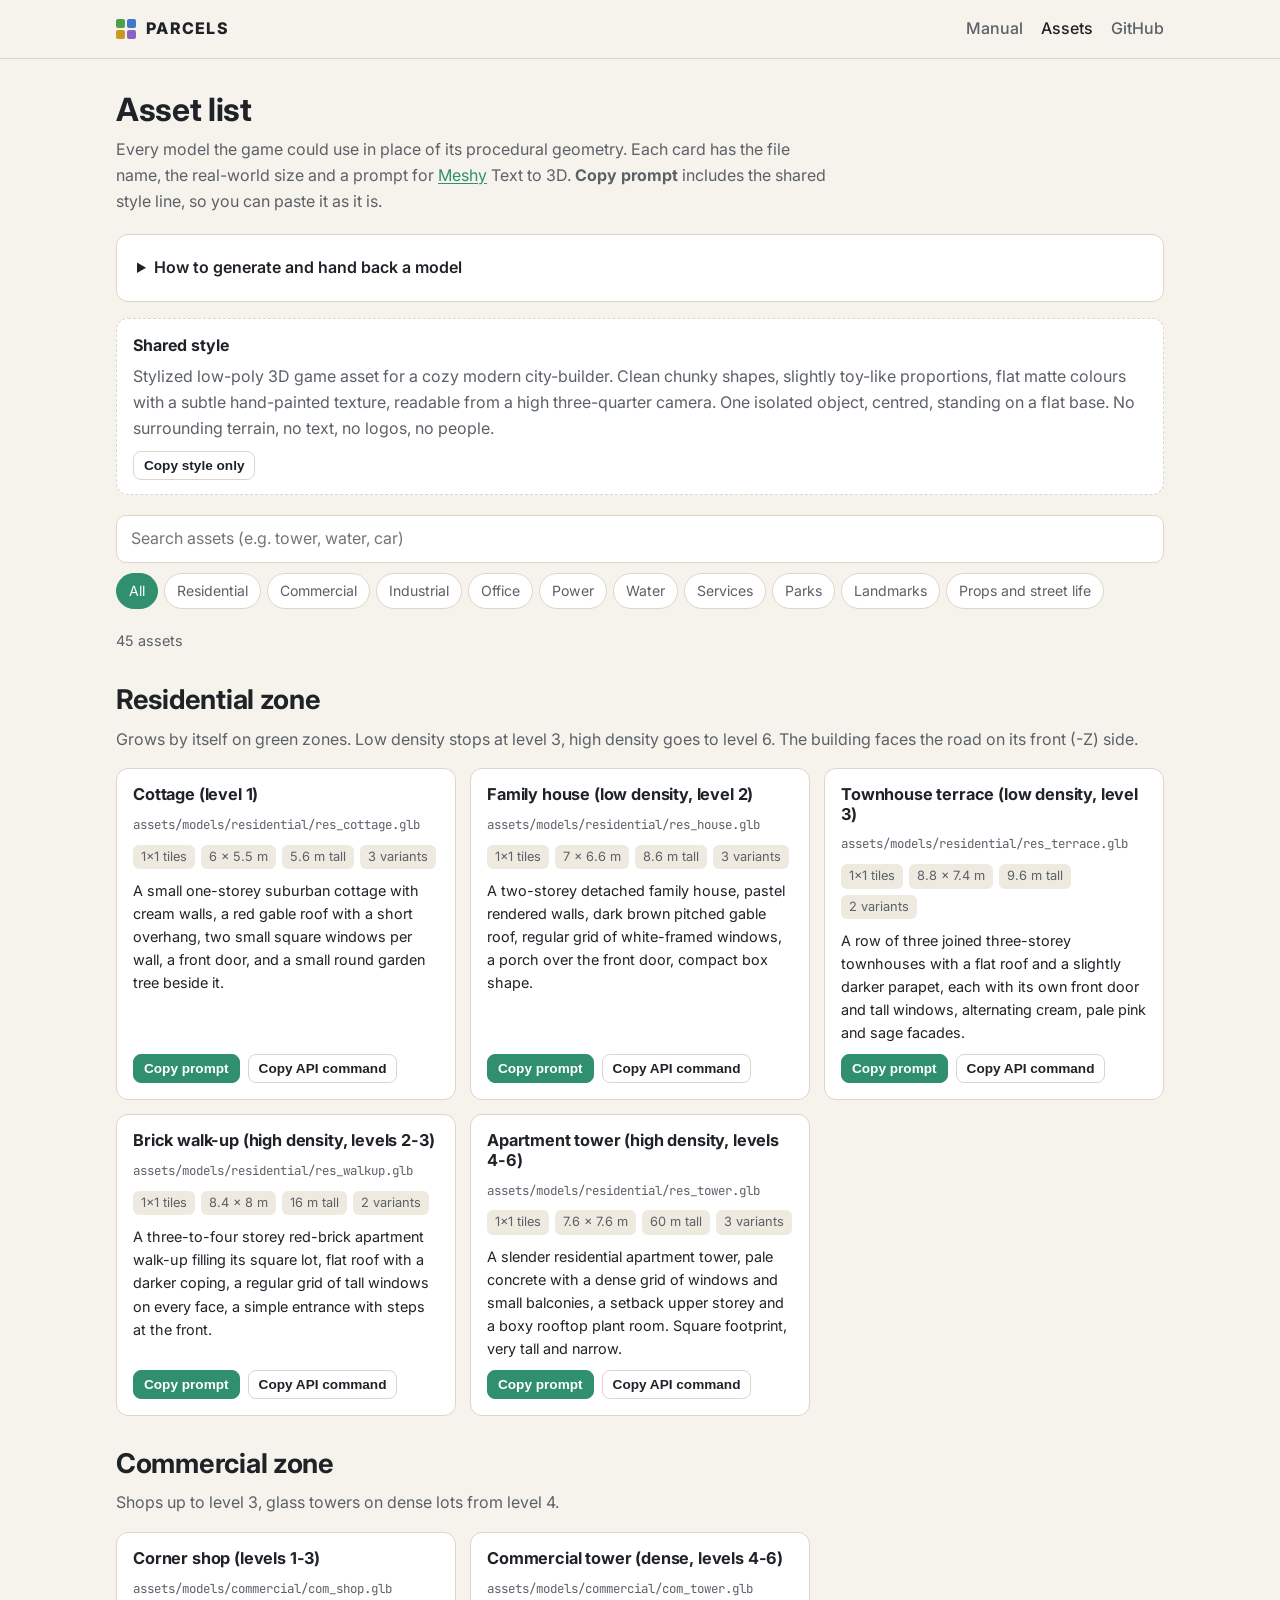
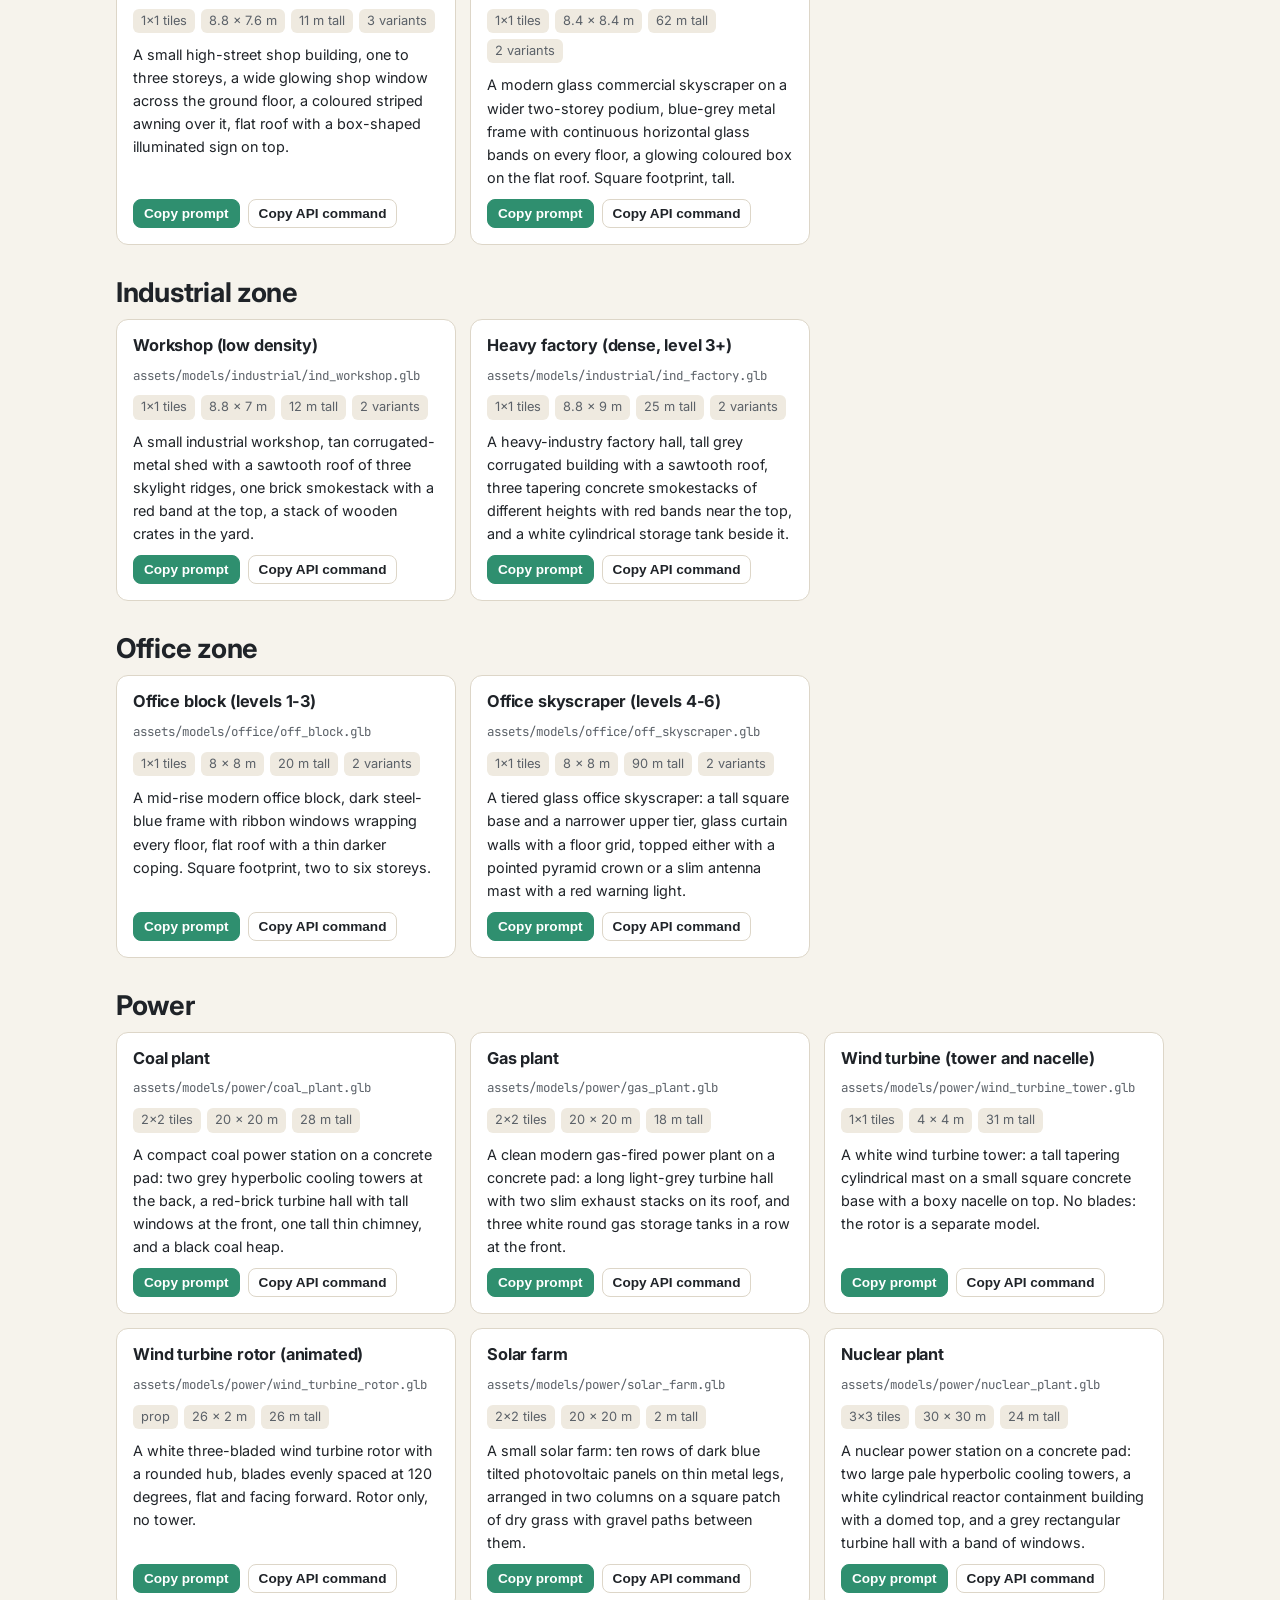
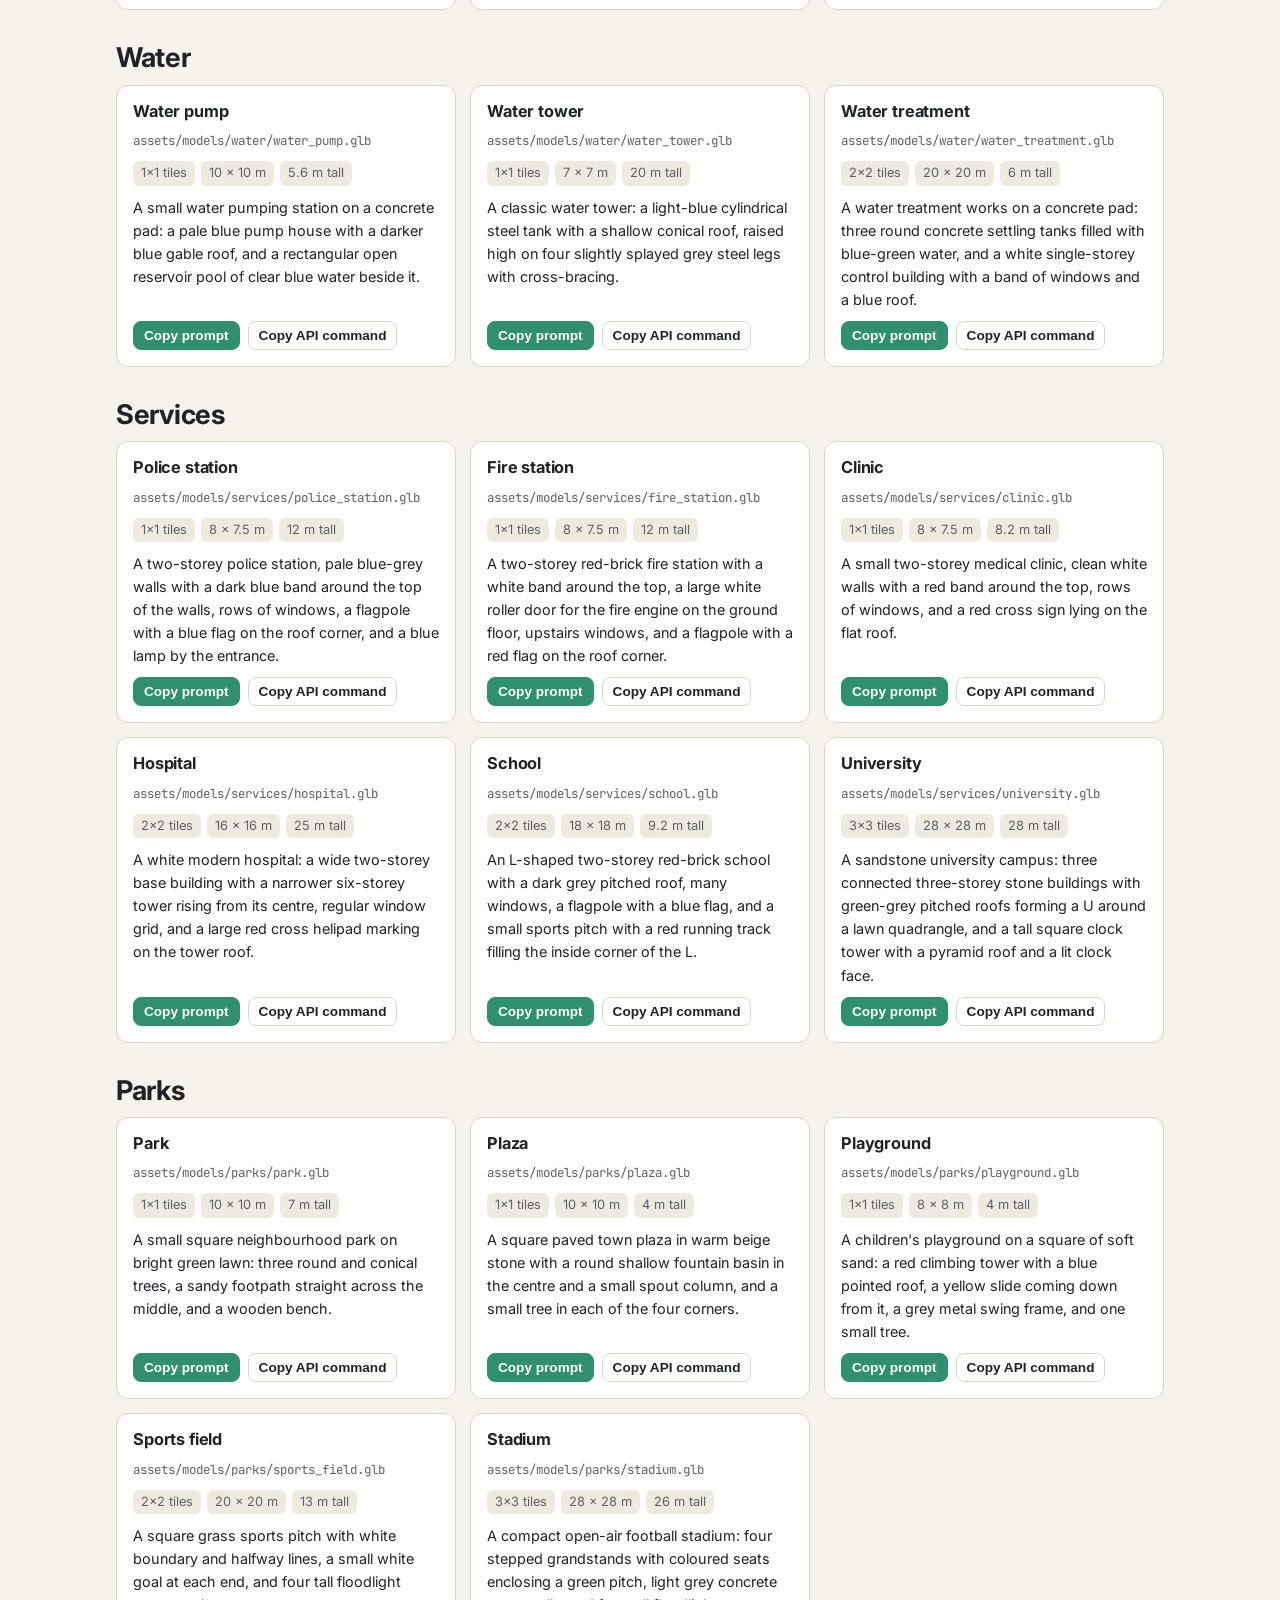
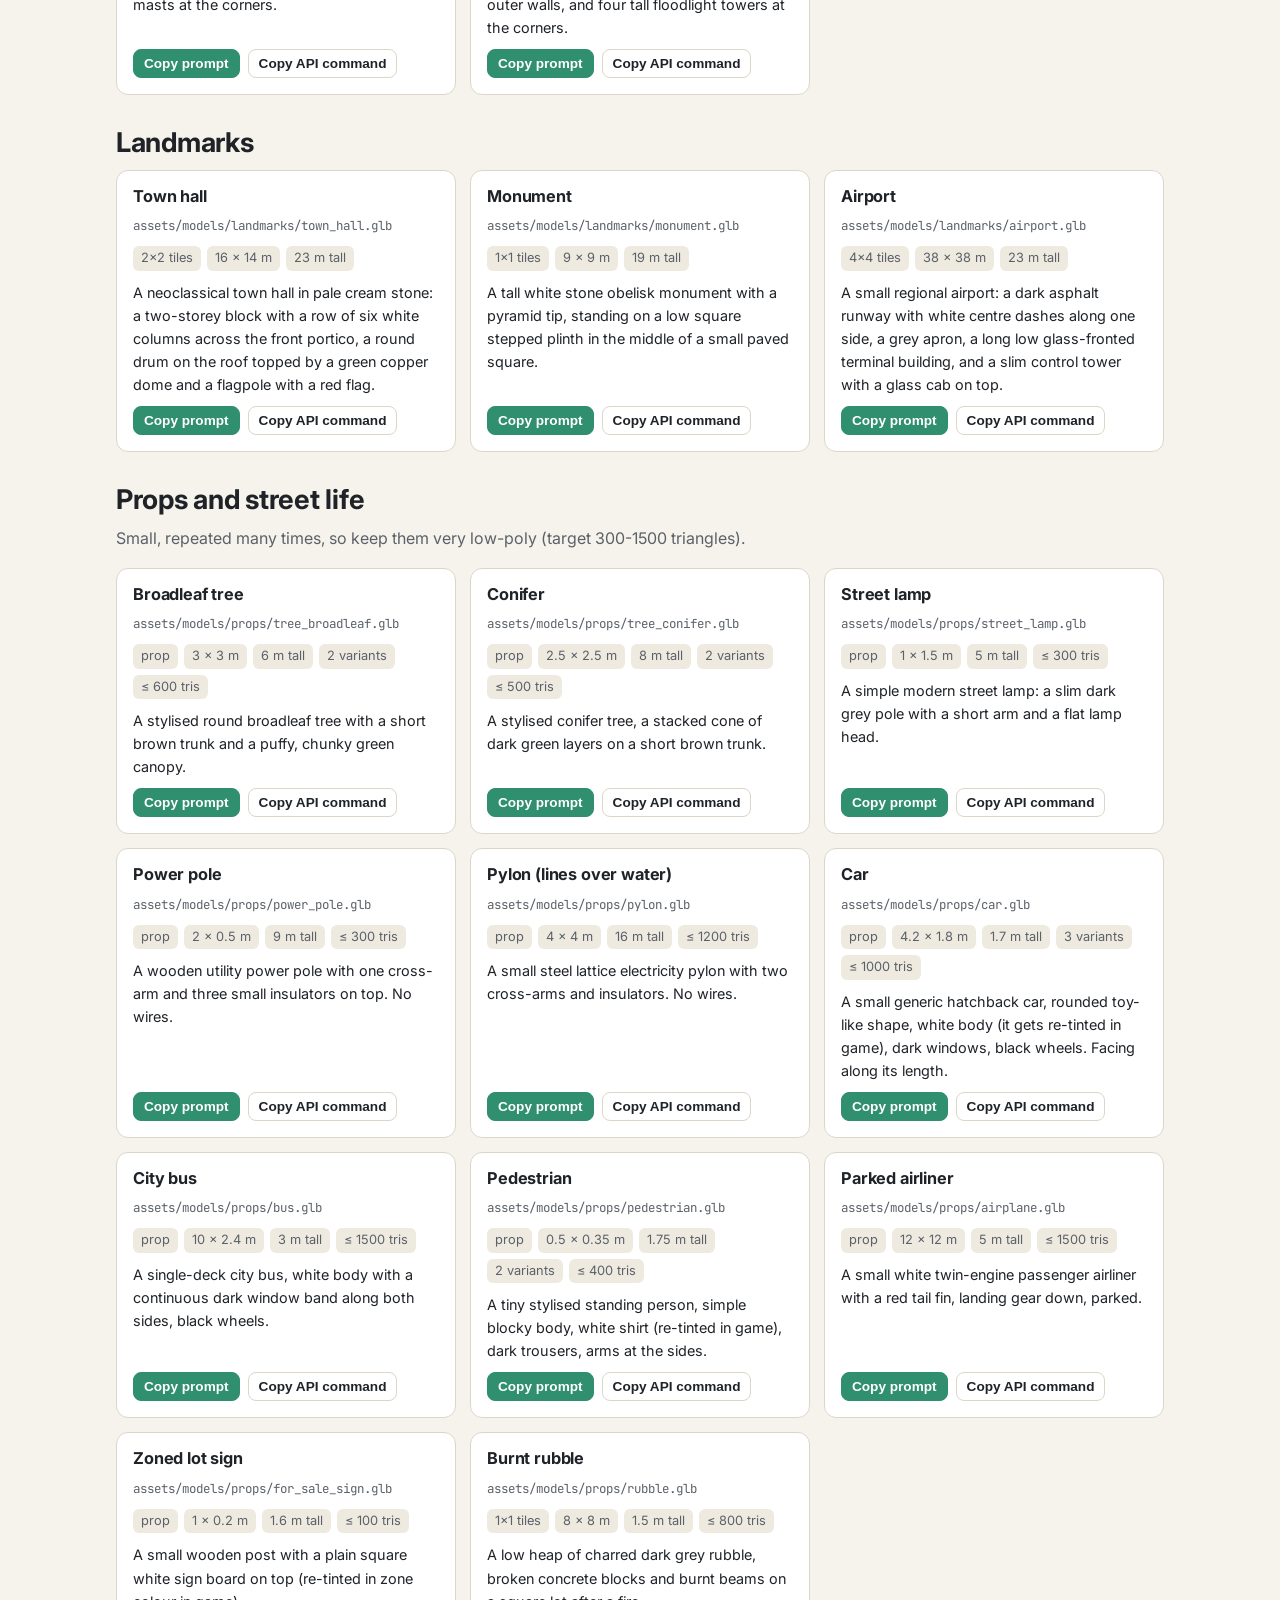
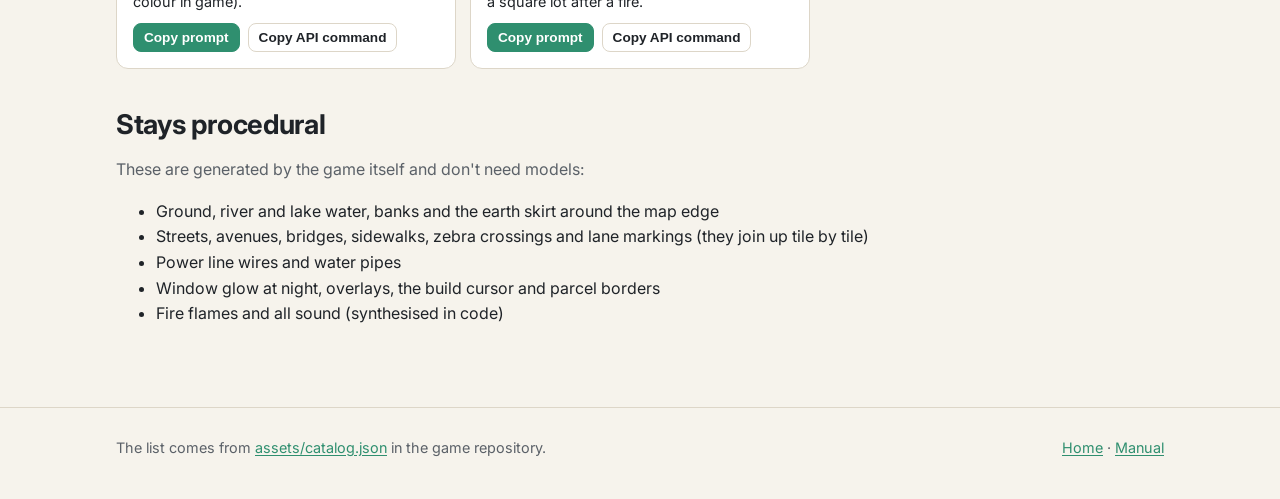
==== assets.html @ 9a3d0fd9 "Parcels website: landing page, manual and Meshy asset list Co-Authored-By: Claude Opus 5.5 (1M conte" ====
<!doctype html>
<html lang="en">
<head>
  <meta charset="utf-8">
  <meta name="viewport" content="width=device-width, initial-scale=1">
  <title>Parcels Asset List</title>
  <meta name="description" content="Every 3D model Parcels needs, with sizes and copy-ready Meshy text-to-3D prompts.">
  <link rel="preconnect" href="https://fonts.googleapis.com">
  <link href="https://fonts.googleapis.com/css2?family=Inter:wght@400;500;600;800&family=JetBrains+Mono&display=swap" rel="stylesheet">
  <link rel="icon" href="data:image/svg+xml,%3Csvg xmlns=%22http://www.w3.org/2000/svg%22 viewBox=%220 0 20 20%22%3E%3Crect width=%229%22 height=%229%22 rx=%222%22 fill=%22%234f9e49%22/%3E%3Crect x=%2211%22 width=%229%22 height=%229%22 rx=%222%22 fill=%22%233f78c9%22/%3E%3Crect y=%2211%22 width=%229%22 height=%229%22 rx=%222%22 fill=%22%23c99a1f%22/%3E%3Crect x=%2211%22 y=%2211%22 width=%229%22 height=%229%22 rx=%222%22 fill=%22%238a63c4%22/%3E%3C/svg%3E">
  <link rel="stylesheet" href="style.css">
</head>
<body>
  <header class="top">
    <div class="wrap">
      <a class="brand" href="./"><span class="tiles"><i></i><i></i><i></i><i></i></span>PARCELS</a>
      <nav>
        <a href="manual.html">Manual</a>
        <a href="assets.html" aria-current="page">Assets</a>
        <a href="https://github.com/rsantacroce/parcels">GitHub</a>
      </nav>
    </div>
  </header>

  <main class="wrap" style="padding-top:32px;padding-bottom:64px">
    <h1 style="margin:0 0 8px">Asset list</h1>
    <p style="color:var(--muted);max-width:720px;margin:0">Every model the game could use in place of its procedural geometry. Each card has the file name, the real-world size and a prompt for <a href="https://www.meshy.ai">Meshy</a> Text to 3D. <strong>Copy prompt</strong> includes the shared style line, so you can paste it as it is.</p>

    <details class="card" style="margin-top:20px">
      <summary style="cursor:pointer;font-weight:600">How to generate and hand back a model</summary>
      <ol>
        <li>Open Meshy → <em>Text to 3D</em>, paste a prompt, generate, and pick the best preview.</li>
        <li>Refine it (texture), then download as <strong>GLB</strong>.</li>
        <li>Name it as shown on the card (for example <code>power/coal_plant.glb</code>).</li>
        <li>Scale: 1 unit = 1 metre, a map tile is 10 × 10 m. The origin goes at the centre of the footprint on the ground, the front faces −Z, and nothing may overhang the footprint.</li>
      </ol>
      <p>Or do it all from the repo with the API:</p>
<pre><code>export MESHY_API_KEY=msy_...
python3 tools/meshy.py --list
python3 tools/meshy.py coal_plant water_tower
python3 tools/meshy.py --group parks
python3 tools/meshy.py --all --skip-existing</code></pre>
    </details>

    <div class="style-box" style="margin-top:16px">
      <strong>Shared style</strong>
      <p id="style">Loading…</p>
      <button class="btn small" id="copy-style">Copy style only</button>
    </div>

    <div class="toolbar">
      <input type="search" id="q" placeholder="Search assets (e.g. tower, water, car)" aria-label="Search assets">
      <div class="filters" id="filters"></div>
    </div>
    <p id="count" style="color:var(--muted);font-size:.9rem;margin:0"></p>
    <div id="list"></div>

    <h2 style="margin-top:40px">Stays procedural</h2>
    <p style="color:var(--muted)">These are generated by the game itself and don't need models:</p>
    <ul id="procedural"></ul>
  </main>

  <footer>
    <div class="wrap">
      <span>The list comes from <a href="https://github.com/rsantacroce/parcels/blob/main/assets/catalog.json">assets/catalog.json</a> in the game repository.</span>
      <span><a href="./">Home</a> · <a href="manual.html">Manual</a></span>
    </div>
  </footer>

  <script>
    const REMOTE = "https://raw.githubusercontent.com/rsantacroce/parcels/main/assets/catalog.json";
    let catalog, group = "all";

    const el = (tag, props = {}, ...kids) => {
      const e = Object.assign(document.createElement(tag), props);
      e.append(...kids);
      return e;
    };

    async function copy(text, btn) {
      try { await navigator.clipboard.writeText(text); }
      catch {
        const t = el("textarea", { value: text });
        document.body.append(t); t.select(); document.execCommand("copy"); t.remove();
      }
      const label = btn.textContent;
      btn.textContent = "Copied"; btn.classList.add("copied");
      setTimeout(() => { btn.textContent = label; btn.classList.remove("copied"); }, 1200);
    }

    function card(g, it) {
      const full = `${catalog.style} ${it.prompt}`;
      const [w, d] = it.footprint_m;
      const meta = el("div", { className: "meta" },
        el("span", { textContent: it.footprint_tiles ? `${it.footprint_tiles}×${it.footprint_tiles} tiles` : "prop" }),
        el("span", { textContent: `${w} × ${d} m` }),
        el("span", { textContent: `${it.height_m} m tall` }));
      if (it.variants) meta.append(el("span", { textContent: `${it.variants} variants` }));
      if (it.polycount) meta.append(el("span", { textContent: `≤ ${it.polycount} tris` }));
      const copyBtn = el("button", { className: "btn small primary", textContent: "Copy prompt" });
      copyBtn.onclick = () => copy(full, copyBtn);
      const cmdBtn = el("button", { className: "btn small", textContent: "Copy API command" });
      cmdBtn.onclick = () => copy(`python3 tools/meshy.py ${it.id}`, cmdBtn);
      return el("div", { className: "asset" },
        el("header", {}, el("h3", { textContent: it.name })),
        el("div", { className: "file", textContent: `assets/models/${g.id}/${it.id}.glb` }),
        meta,
        el("p", { className: "prompt", textContent: it.prompt }),
        el("div", { className: "row" }, copyBtn, cmdBtn));
    }

    function render() {
      const q = document.getElementById("q").value.trim().toLowerCase();
      const list = document.getElementById("list");
      list.replaceChildren();
      let n = 0;
      for (const g of catalog.groups) {
        if (group !== "all" && g.id !== group) continue;
        const items = g.items.filter(it => !q || `${it.id} ${it.name} ${it.prompt}`.toLowerCase().includes(q));
        if (!items.length) continue;
        n += items.length;
        const sec = el("section", { className: "asset-group", style: "padding:0" }, el("h2", { textContent: g.name }));
        if (g.note) sec.append(el("p", { textContent: g.note }));
        sec.append(el("div", { className: "assets" }, ...items.map(it => card(g, it))));
        list.append(sec);
      }
      const total = catalog.groups.reduce((s, g) => s + g.items.length, 0);
      document.getElementById("count").textContent = n === total ? `${total} assets` : `${n} of ${total} assets`;
    }

    function setup(c) {
      catalog = c;
      document.getElementById("style").textContent = c.style;
      document.getElementById("copy-style").onclick = e => copy(c.style, e.target);
      const filters = document.getElementById("filters");
      for (const [id, name] of [["all", "All"], ...c.groups.map(g => [g.id, g.name.replace(/ zone$/, "")])]) {
        const b = el("button", { textContent: name });
        b.setAttribute("aria-pressed", id === group);
        b.onclick = () => {
          group = id;
          filters.querySelectorAll("button").forEach(x => x.setAttribute("aria-pressed", x === b));
          render();
        };
        filters.append(b);
      }
      document.getElementById("procedural").replaceChildren(...c.procedural.map(p => el("li", { textContent: p })));
      document.getElementById("q").oninput = render;
      render();
    }

    // The game repo is the source of truth; fall back to the copy bundled with the site.
    fetch(REMOTE).then(r => r.ok ? r.json() : Promise.reject())
      .catch(() => fetch("catalog.json").then(r => r.json()))
      .then(setup)
      .catch(() => { document.getElementById("list").textContent = "Couldn't load the asset list."; });
  </script>
</body>
</html>
---- style.css ----
:root {
  --bg: #f6f3ec;
  --surface: #ffffff;
  --surface-2: #efeae0;
  --text: #1f2328;
  --muted: #5b6168;
  --line: #ddd6c8;
  --accent: #2f8f6f;
  --accent-ink: #ffffff;
  --res: #4f9e49;
  --com: #3f78c9;
  --ind: #c99a1f;
  --off: #8a63c4;
  --code-bg: #f0ece3;
  --shadow: 0 1px 2px rgba(0, 0, 0, .06), 0 8px 24px rgba(0, 0, 0, .06);
  --radius: 12px;
  --max: 1080px;
  color-scheme: light;
}

@media (prefers-color-scheme: dark) {
  :root:not([data-theme="light"]) {
    --bg: #14171c;
    --surface: #1c2027;
    --surface-2: #232832;
    --text: #e8e6e1;
    --muted: #a2a7ad;
    --line: #2f3540;
    --accent: #4cc39a;
    --accent-ink: #0d1512;
    --code-bg: #232832;
    --shadow: 0 1px 2px rgba(0, 0, 0, .3), 0 8px 24px rgba(0, 0, 0, .25);
    color-scheme: dark;
  }
}

* { box-sizing: border-box; }
html { scroll-behavior: smooth; }
body {
  margin: 0;
  background: var(--bg);
  color: var(--text);
  font: 16px/1.6 "Inter", system-ui, -apple-system, "Segoe UI", sans-serif;
  -webkit-font-smoothing: antialiased;
}
img { max-width: 100%; display: block; }
a { color: var(--accent); text-underline-offset: 2px; }
h1, h2, h3 { line-height: 1.2; letter-spacing: -0.01em; }
h2 { font-size: 1.7rem; margin: 0 0 .6rem; }
h3 { font-size: 1.15rem; margin: 1.6rem 0 .4rem; }
code, kbd, pre { font-family: "JetBrains Mono", ui-monospace, SFMono-Regular, Menlo, monospace; font-size: .88em; }
code { background: var(--code-bg); padding: .1em .35em; border-radius: 5px; }
pre { background: var(--code-bg); padding: 14px 16px; border-radius: 10px; overflow-x: auto; }
pre code { background: none; padding: 0; }
kbd {
  display: inline-block; min-width: 1.6em; padding: .05em .45em; text-align: center;
  border: 1px solid var(--line); border-bottom-width: 2px; border-radius: 6px; background: var(--surface);
}

.wrap { max-width: var(--max); margin: 0 auto; padding: 0 16px; }

/* Header */
.top {
  position: sticky; top: 0; z-index: 10;
  background: color-mix(in srgb, var(--bg) 88%, transparent);
  backdrop-filter: blur(8px);
  border-bottom: 1px solid var(--line);
}
.top .wrap { display: flex; align-items: center; gap: 20px; height: 58px; }
.brand { font-weight: 800; letter-spacing: .08em; color: var(--text); text-decoration: none; display: flex; align-items: center; gap: 10px; }
.brand .tiles { display: grid; grid-template-columns: repeat(2, 9px); gap: 2px; }
.brand .tiles i { width: 9px; height: 9px; border-radius: 2px; }
.brand .tiles i:nth-child(1) { background: var(--res); }
.brand .tiles i:nth-child(2) { background: var(--com); }
.brand .tiles i:nth-child(3) { background: var(--ind); }
.brand .tiles i:nth-child(4) { background: var(--off); }
.top nav { display: flex; gap: 18px; margin-left: auto; }
.top nav a { color: var(--muted); text-decoration: none; font-weight: 500; }
.top nav a:hover, .top nav a[aria-current] { color: var(--text); }

/* Buttons */
.btn {
  display: inline-flex; align-items: center; gap: 8px;
  padding: 11px 18px; border-radius: 10px; font-weight: 600; text-decoration: none;
  border: 1px solid var(--line); background: var(--surface); color: var(--text);
}
.btn.primary { background: var(--accent); border-color: var(--accent); color: var(--accent-ink); }
.btn:hover { filter: brightness(1.05); }
.btn.small { padding: 6px 10px; font-size: .85rem; border-radius: 8px; }

/* Hero */
.hero { padding: 56px 0 32px; }
.hero h1 { font-size: clamp(2.4rem, 6vw, 4rem); margin: 0 0 12px; letter-spacing: -0.02em; }
.hero p.lead { font-size: 1.2rem; color: var(--muted); max-width: 620px; margin: 0 0 24px; }
.hero .actions { display: flex; flex-wrap: wrap; gap: 12px; }
.hero .version { color: var(--muted); font-size: .9rem; margin-top: 12px; }
.shot { border-radius: var(--radius); box-shadow: var(--shadow); border: 1px solid var(--line); overflow: hidden; background: var(--surface); }
.hero .shot { margin-top: 36px; }

section { padding: 48px 0; }
section.alt { background: var(--surface-2); }

.grid { display: grid; gap: 20px; grid-template-columns: repeat(auto-fit, minmax(240px, 1fr)); }
.card { background: var(--surface); border: 1px solid var(--line); border-radius: var(--radius); padding: 20px; }
.card h3 { margin-top: 0; }
.card p { margin: 0; color: var(--muted); }

.gallery { display: grid; gap: 16px; grid-template-columns: repeat(auto-fit, minmax(300px, 1fr)); }
.gallery figure { margin: 0; }
.gallery figcaption { color: var(--muted); font-size: .9rem; margin-top: 8px; }

.downloads { display: grid; gap: 14px; grid-template-columns: repeat(auto-fit, minmax(220px, 1fr)); }
.downloads .card { display: flex; flex-direction: column; gap: 10px; }
.downloads .card .btn { margin-top: auto; justify-content: center; }
.downloads .card pre { margin: auto 0 0; white-space: pre-wrap; word-break: break-word; }

footer { border-top: 1px solid var(--line); padding: 28px 0 40px; color: var(--muted); font-size: .9rem; }
footer .wrap { display: flex; flex-wrap: wrap; gap: 16px; justify-content: space-between; }

/* Docs layout */
.docs { display: grid; grid-template-columns: 220px minmax(0, 1fr); gap: 40px; padding: 32px 16px 64px; }
.toc { position: sticky; top: 78px; align-self: start; font-size: .92rem; }
.toc a { display: block; color: var(--muted); text-decoration: none; padding: 3px 0; }
.toc a:hover { color: var(--text); }
.docs article h2 { margin-top: 2.2rem; padding-top: .4rem; }
.docs article h2:first-child { margin-top: 0; }
table { width: 100%; border-collapse: collapse; margin: 12px 0 20px; font-size: .94rem; }
th, td { text-align: left; padding: 8px 10px; border-bottom: 1px solid var(--line); vertical-align: top; }
th { font-weight: 600; color: var(--muted); font-size: .85rem; text-transform: uppercase; letter-spacing: .03em; }
td.num, th.num { text-align: right; font-variant-numeric: tabular-nums; white-space: nowrap; }
.table-scroll { overflow-x: auto; }
.note { background: var(--surface); border: 1px solid var(--line); border-left: 4px solid var(--accent); border-radius: 8px; padding: 12px 16px; margin: 16px 0; }
.chip { display: inline-block; width: .8em; height: .8em; border-radius: 3px; vertical-align: -.05em; margin-right: .35em; }

/* Assets page */
.toolbar { display: flex; flex-wrap: wrap; gap: 10px; align-items: center; margin: 20px 0; }
.toolbar input[type=search] {
  flex: 1 1 260px; padding: 10px 14px; border-radius: 10px; border: 1px solid var(--line);
  background: var(--surface); color: var(--text); font: inherit;
}
.filters { display: flex; flex-wrap: wrap; gap: 6px; }
.filters button {
  border: 1px solid var(--line); background: var(--surface); color: var(--muted);
  padding: 6px 12px; border-radius: 999px; font: inherit; font-size: .88rem; cursor: pointer;
}
.filters button[aria-pressed="true"] { background: var(--accent); border-color: var(--accent); color: var(--accent-ink); }
.asset-group h2 { margin-top: 32px; }
.asset-group > p { color: var(--muted); margin-top: 0; }
.assets { display: grid; gap: 14px; grid-template-columns: repeat(auto-fill, minmax(320px, 1fr)); }
.asset { background: var(--surface); border: 1px solid var(--line); border-radius: var(--radius); padding: 16px; display: flex; flex-direction: column; gap: 10px; }
.asset header { display: flex; justify-content: space-between; gap: 10px; align-items: baseline; }
.asset h3 { margin: 0; font-size: 1.02rem; }
.asset .file { font-family: "JetBrains Mono", ui-monospace, monospace; font-size: .78rem; color: var(--muted); word-break: break-all; }
.asset .meta { display: flex; flex-wrap: wrap; gap: 6px; }
.asset .meta span { background: var(--surface-2); border-radius: 6px; padding: 2px 8px; font-size: .8rem; color: var(--muted); }
.asset .prompt { font-size: .9rem; margin: 0; flex: 1; }
.asset .row { display: flex; gap: 8px; flex-wrap: wrap; }
.copied { background: var(--accent) !important; color: var(--accent-ink) !important; border-color: var(--accent) !important; }
.style-box { background: var(--surface); border: 1px dashed var(--line); border-radius: var(--radius); padding: 14px 16px; }
.style-box p { margin: 6px 0 10px; color: var(--muted); }

@media (max-width: 760px) {
  .top nav { gap: 12px; font-size: .92rem; }
  .docs { grid-template-columns: 1fr; gap: 0; }
  .toc { position: static; display: flex; flex-wrap: wrap; gap: 4px 14px; margin-bottom: 20px; }
  .assets { grid-template-columns: 1fr; }
}
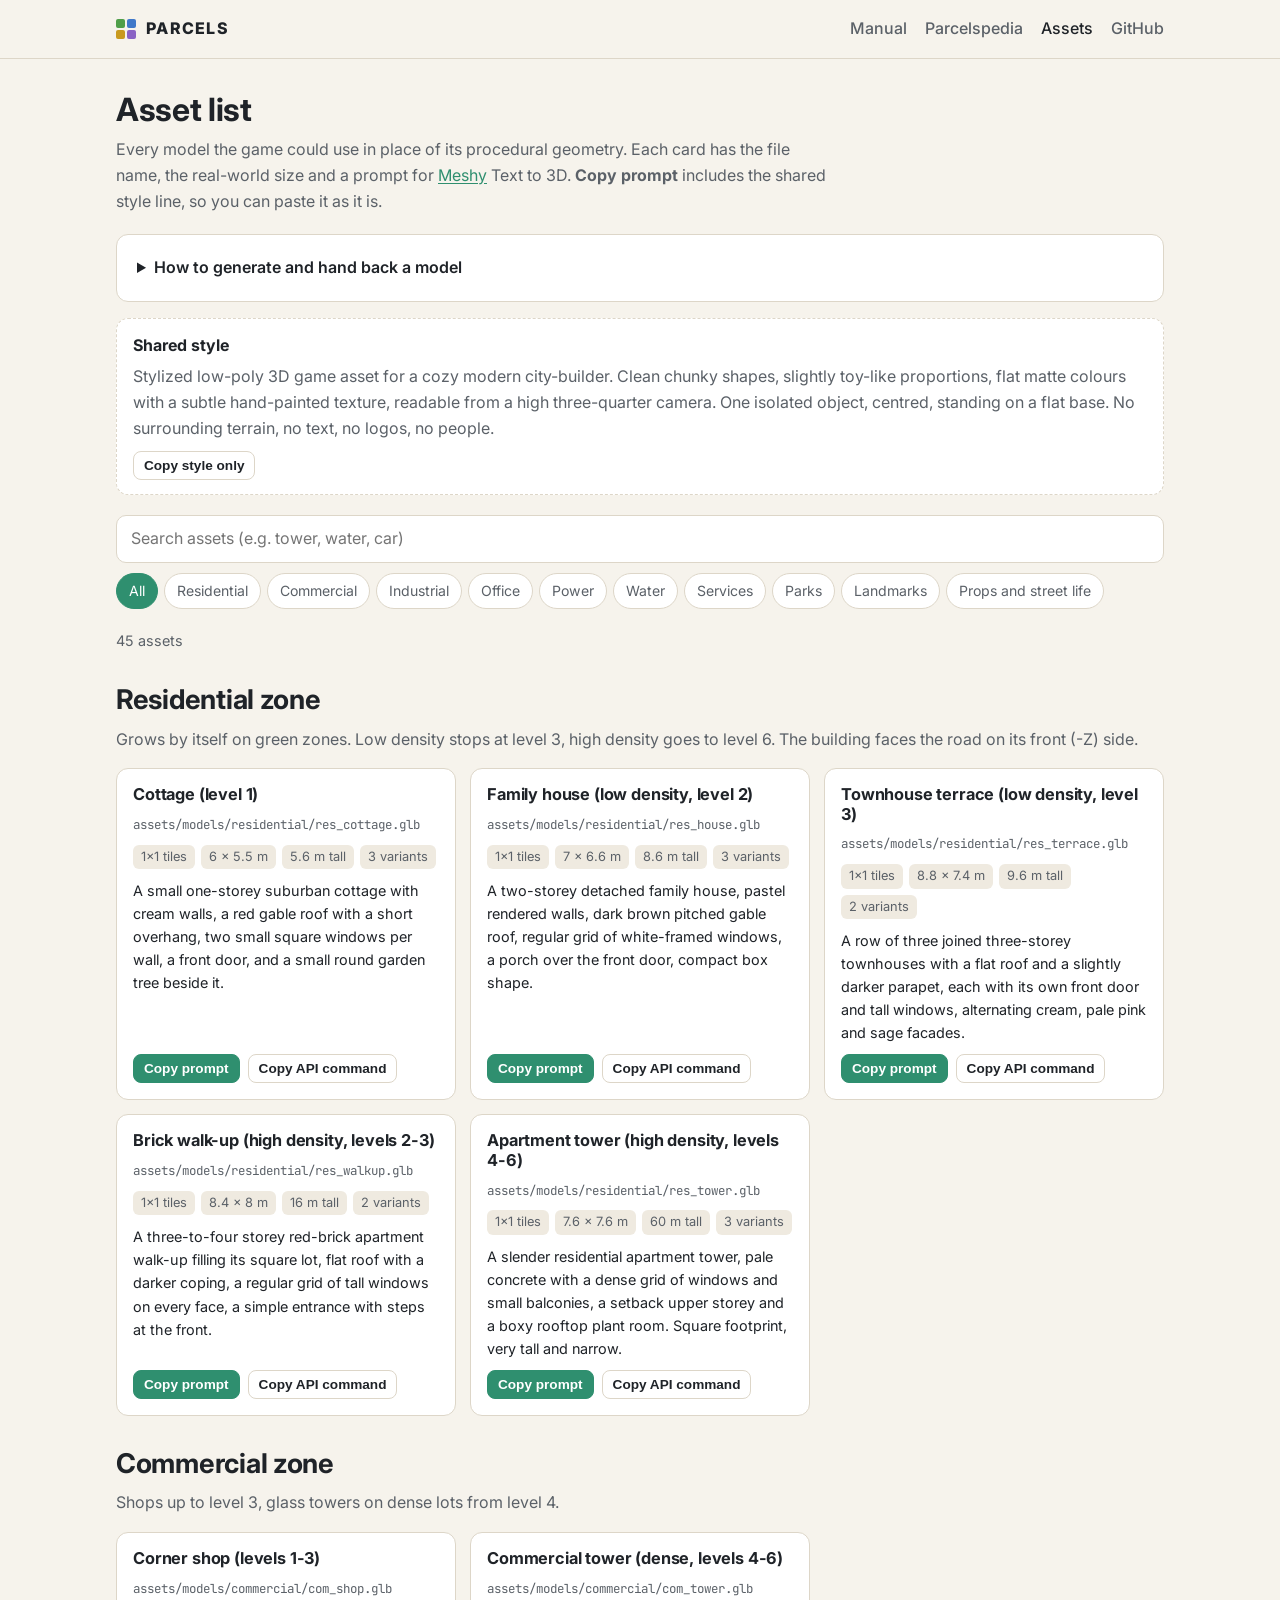
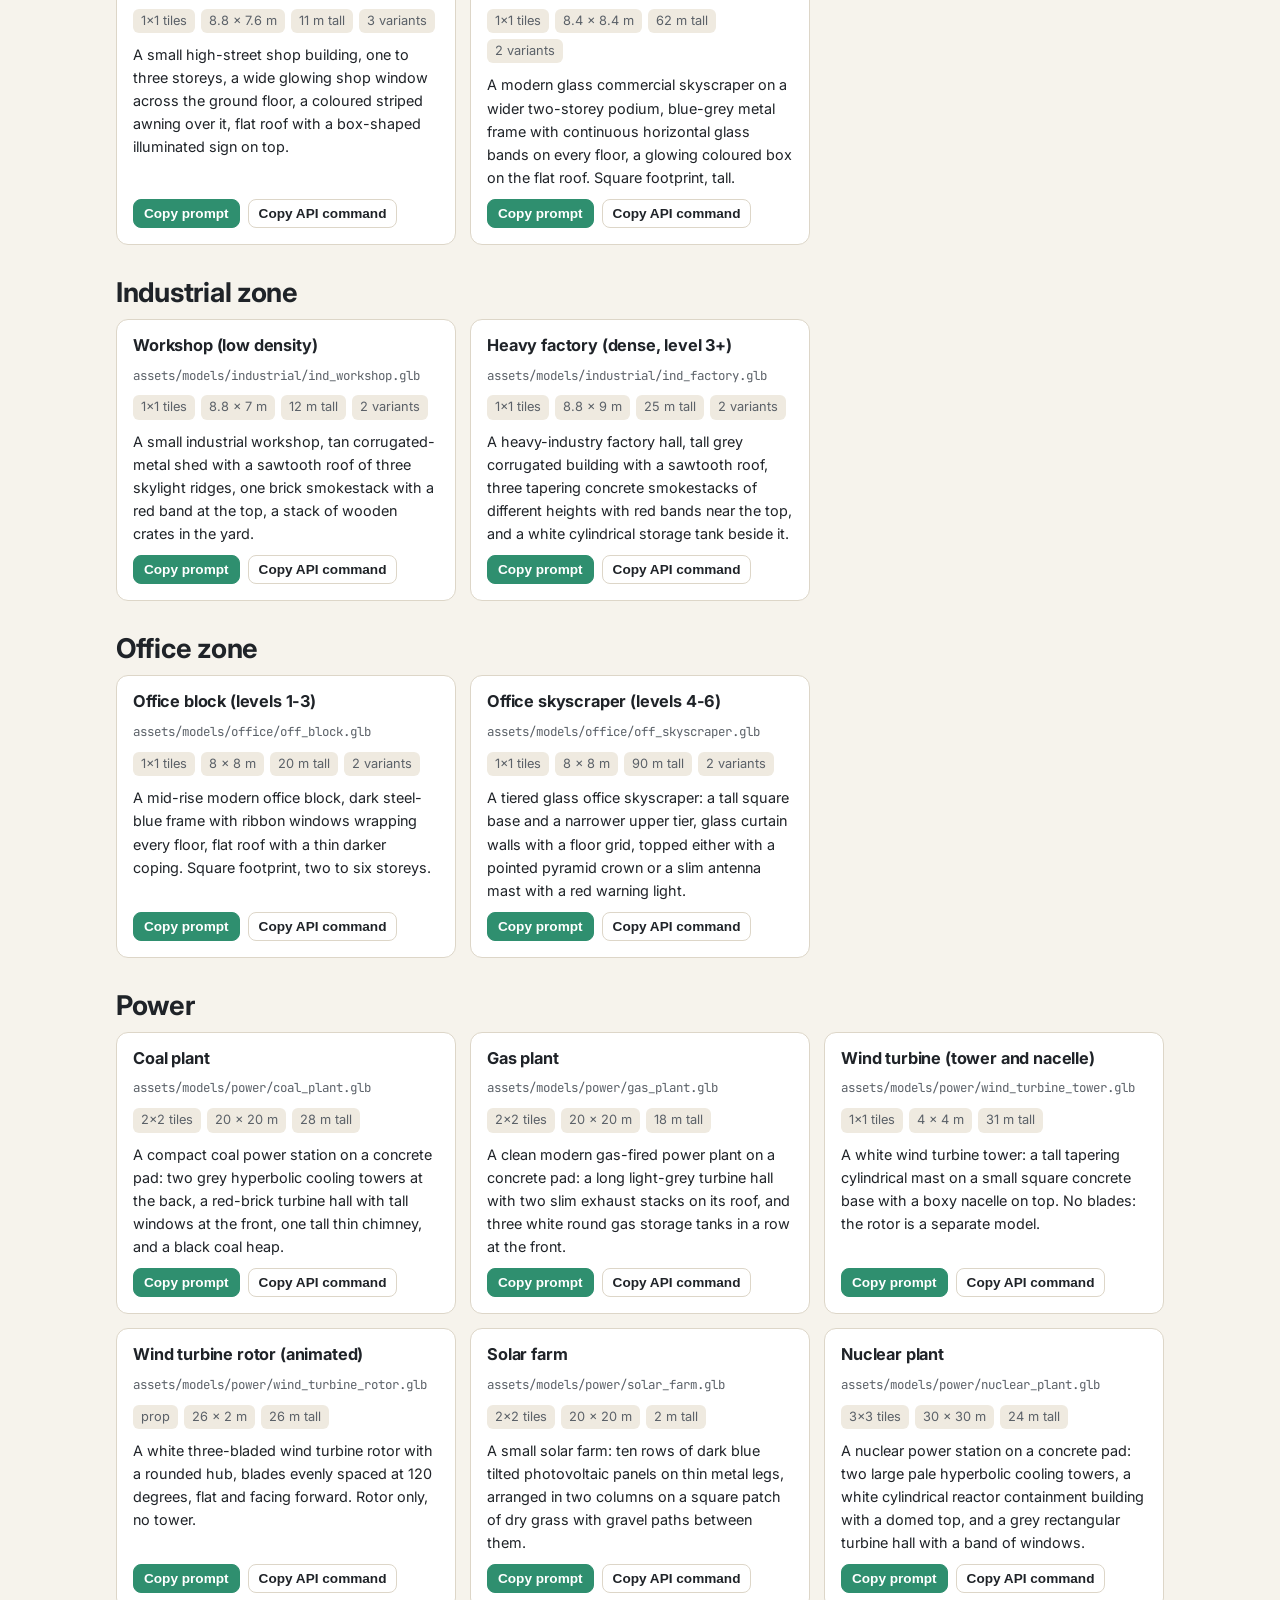
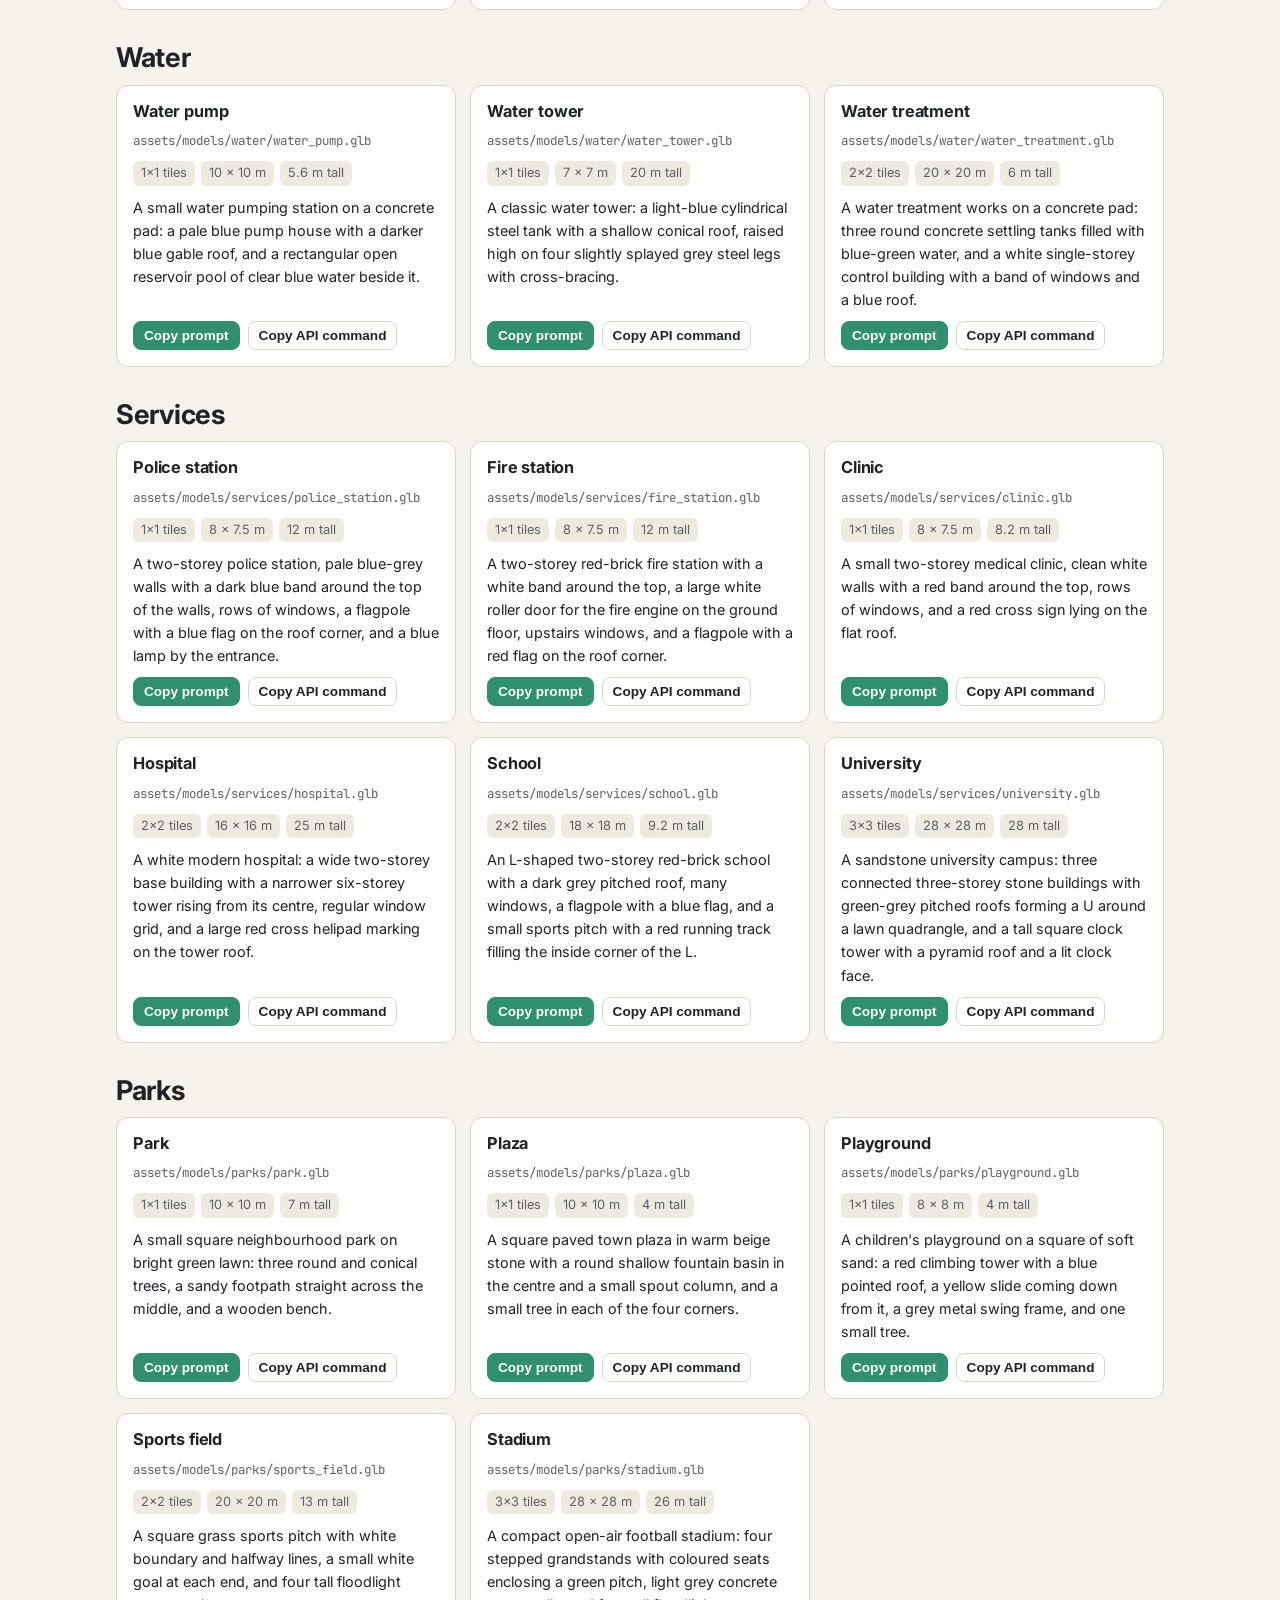
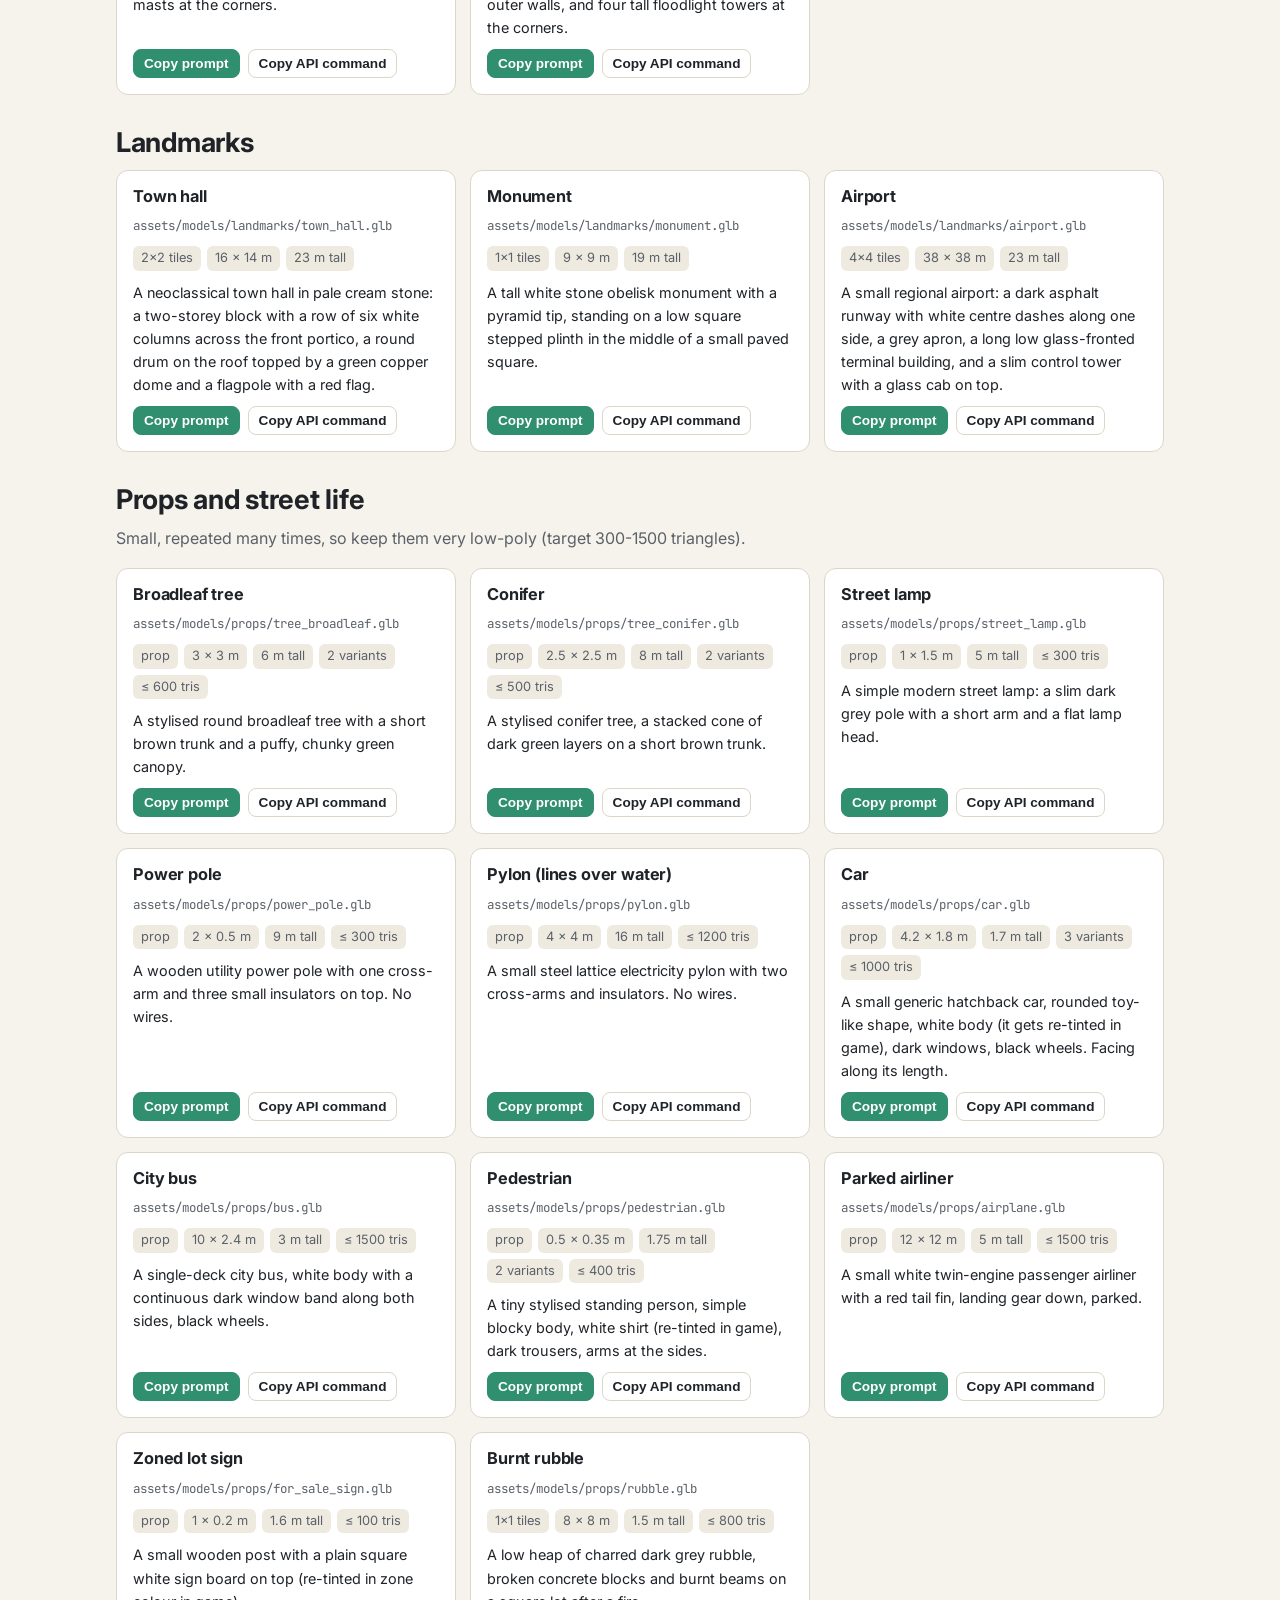
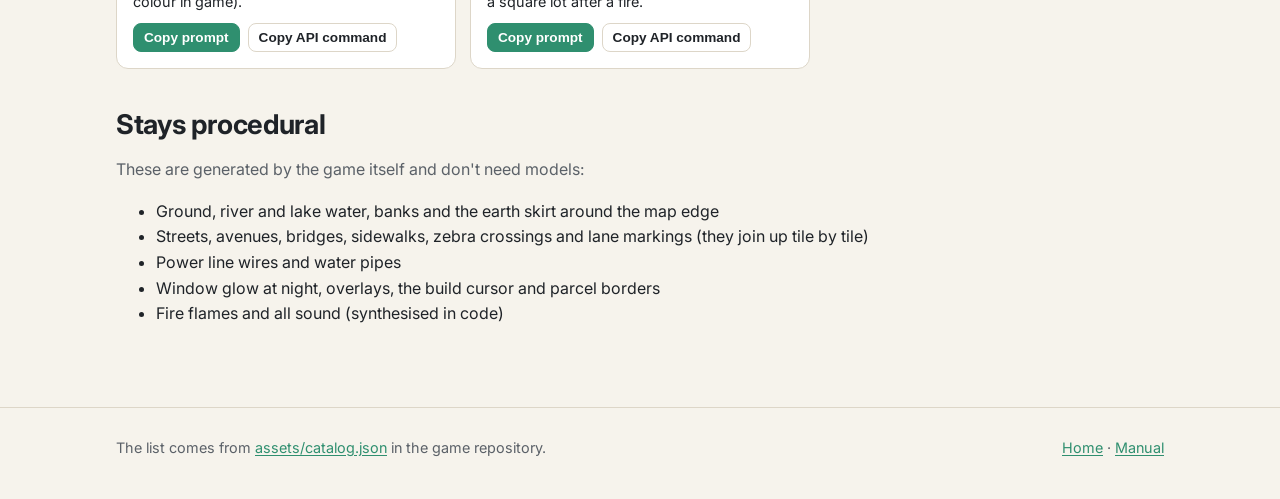
==== commit 9f890048: "Add Parcelspedia: every item's stats and the revenue, demand, growth and land value formulas Generat" ====
--- a/assets.html
+++ b/assets.html
@@ -16,6 +16,7 @@
       <a class="brand" href="./"><span class="tiles"><i></i><i></i><i></i><i></i></span>PARCELS</a>
       <nav>
         <a href="manual.html">Manual</a>
+        <a href="pedia.html">Parcelspedia</a>
         <a href="assets.html" aria-current="page">Assets</a>
         <a href="https://github.com/rsantacroce/parcels">GitHub</a>
       </nav>
--- a/style.css
+++ b/style.css
@@ -105,7 +105,13 @@
 .card h3 { margin-top: 0; }
 .card p { margin: 0; color: var(--muted); }
 
-.gallery { display: grid; gap: 16px; grid-template-columns: repeat(auto-fit, minmax(300px, 1fr)); }
+.gallery { display: grid; gap: 28px 20px; grid-template-columns: repeat(2, minmax(0, 1fr)); }
+.gallery figure:first-child { grid-column: 1 / -1; }
+.shot img { width: 100%; height: auto; }
+a.zoom { display: block; cursor: zoom-in; }
+#viewer { padding: 0; border: 0; background: transparent; max-width: 96vw; max-height: 94vh; cursor: zoom-out; }
+#viewer::backdrop { background: rgba(10, 12, 16, .88); }
+#viewer img { max-width: 96vw; max-height: 94vh; width: auto; height: auto; border-radius: 8px; }
 .gallery figure { margin: 0; }
 .gallery figcaption { color: var(--muted); font-size: .9rem; margin-top: 8px; }
 
@@ -164,4 +170,8 @@
   .docs { grid-template-columns: 1fr; gap: 0; }
   .toc { position: static; display: flex; flex-wrap: wrap; gap: 4px 14px; margin-bottom: 20px; }
   .assets { grid-template-columns: 1fr; }
+  .gallery { grid-template-columns: 1fr; }
 }
+
+/* Same frame for every gallery tile after the featured one. */
+.gallery figure:not(:first-child) .shot img { aspect-ratio: 16 / 10; object-fit: cover; }
